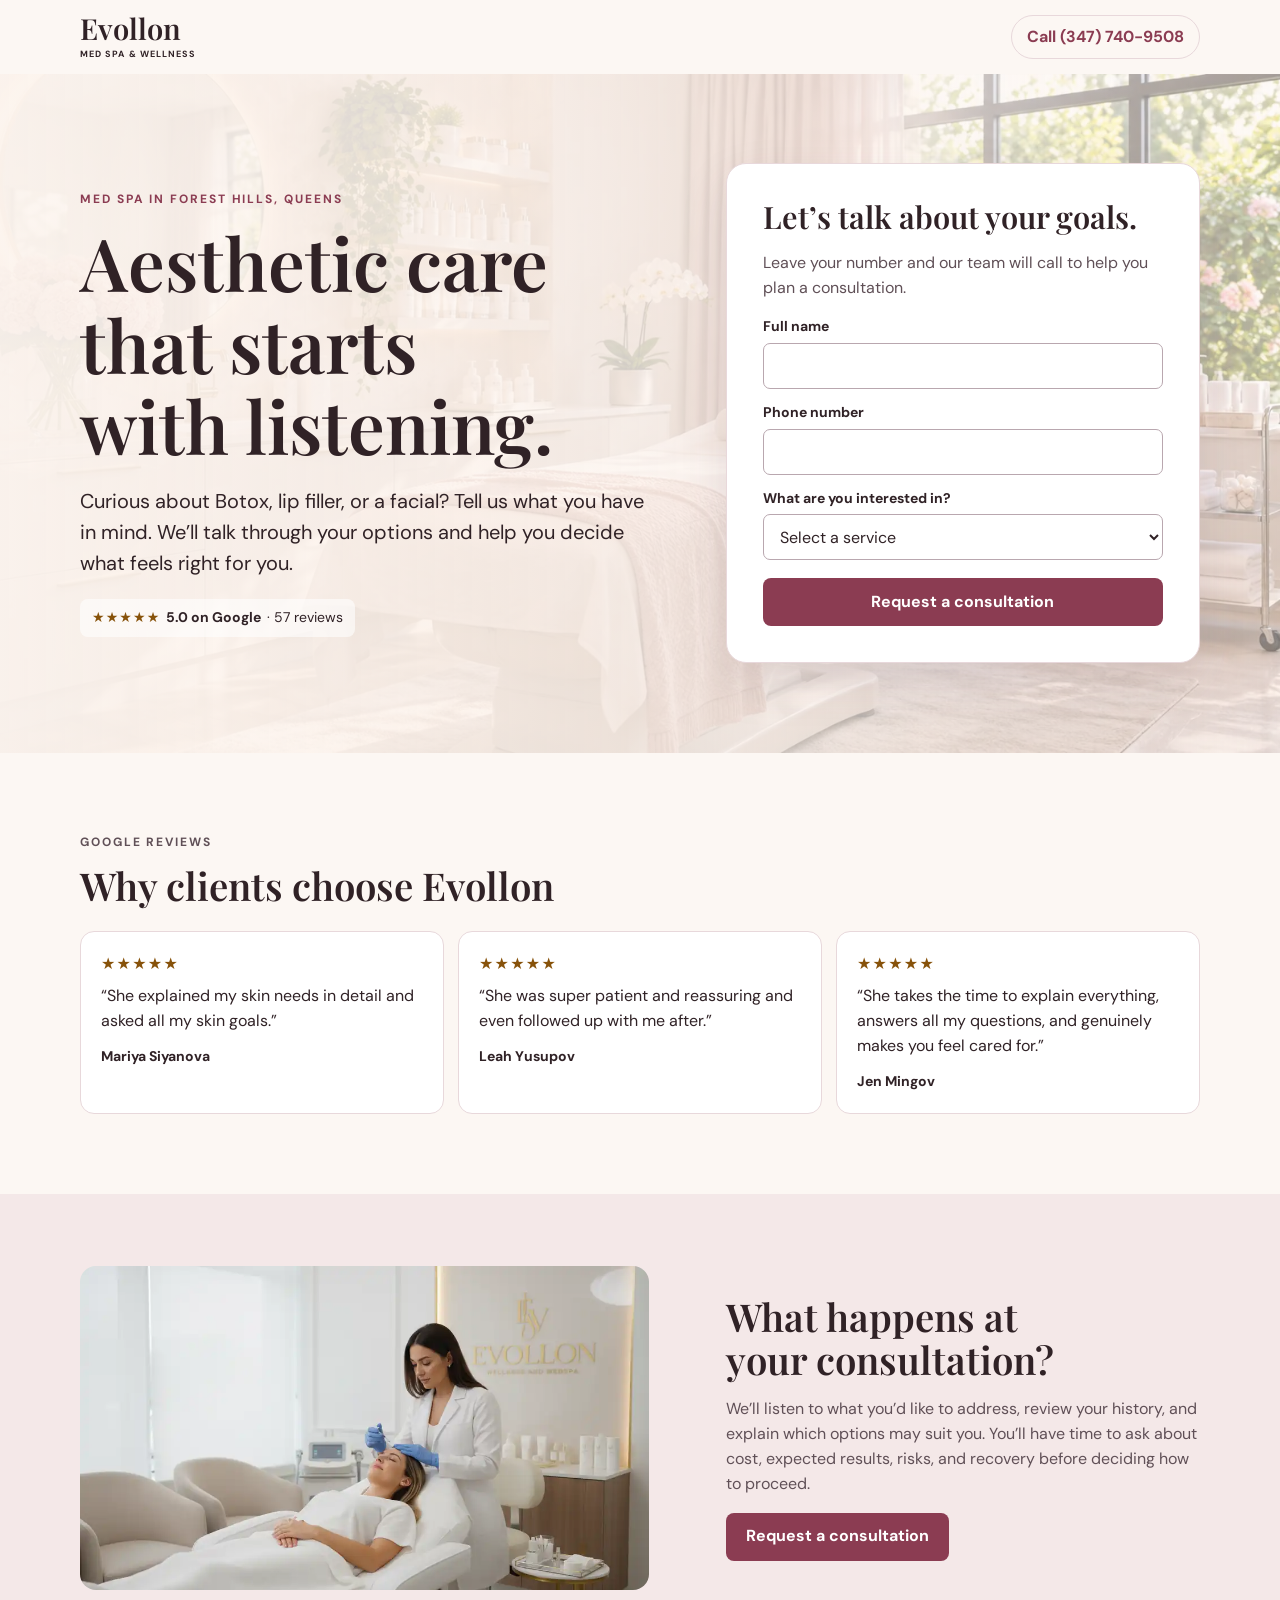
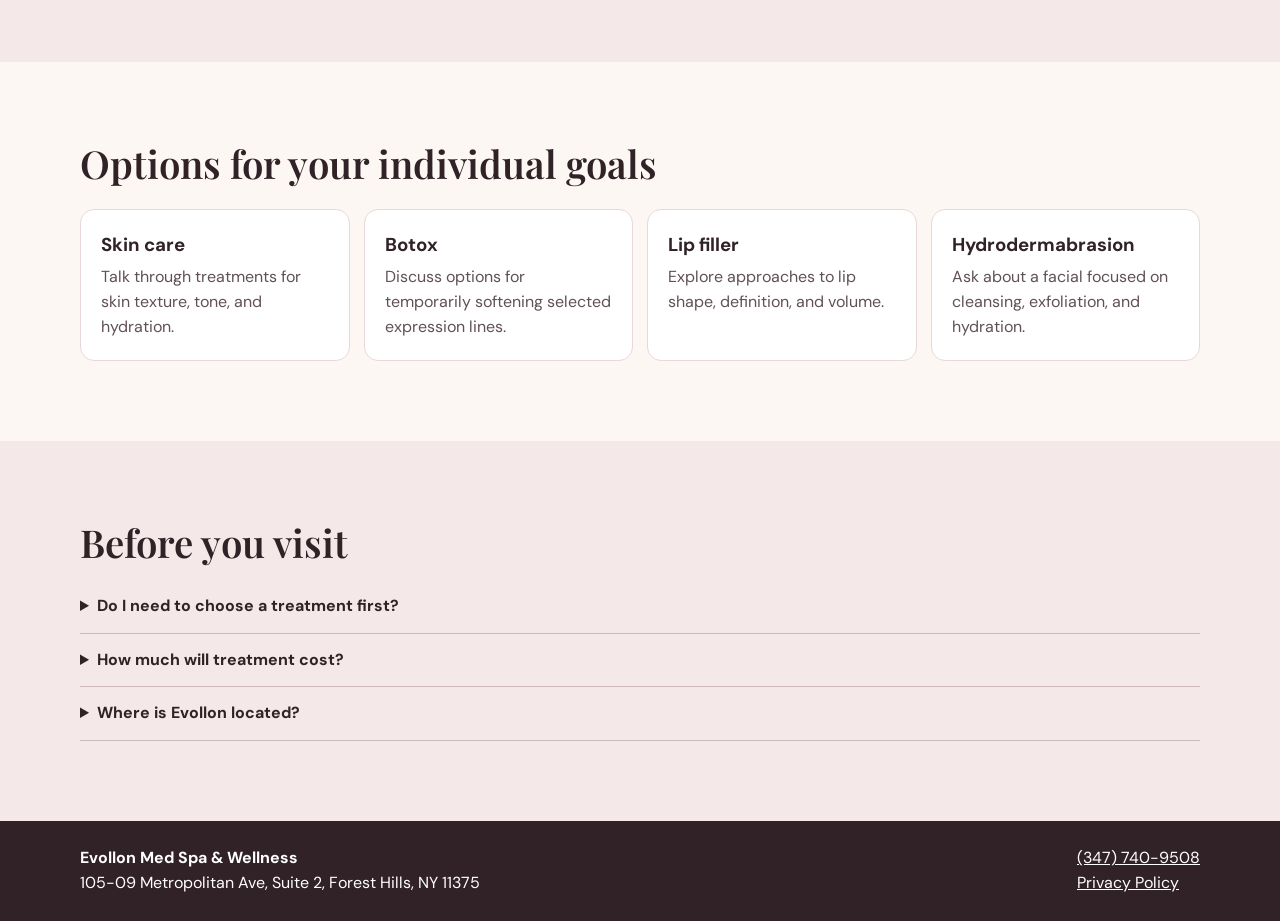
==== aesthetics-ny-22t/index.html @ 038c0fcf "Add redesigned aesthetics test landing page" ====
<!doctype html>
<html lang="en">
<head>
  <meta charset="utf-8">
  <meta name="viewport" content="width=device-width, initial-scale=1">
  <meta name="robots" content="noindex">
  <meta name="theme-color" content="#fcf7f3">
  <meta name="description" content="Meet with Evollon Med Spa in Forest Hills, Queens to discuss Botox, lip filler, facials, and personalized skin care.">
  <title>Med Spa Consultations in Forest Hills, Queens | Evollon</title>
  <link rel="preconnect" href="https://fonts.googleapis.com">
  <link rel="preconnect" href="https://fonts.gstatic.com" crossorigin>
  <link href="https://fonts.googleapis.com/css2?family=DM+Sans:wght@400;500;600;700&amp;family=Playfair+Display:wght@500;600&amp;display=swap" rel="stylesheet">
  <link rel="stylesheet" href="page.css">
  <script src="../site.js" defer></script>
  <!-- Google Tag Manager -->
  <script>(function(w,d,s,l,i){w[l]=w[l]||[];w[l].push({'gtm.start':
  new Date().getTime(),event:'gtm.js'});var f=d.getElementsByTagName(s)[0],
  j=d.createElement(s),dl=l!='dataLayer'?'&l='+l:'';j.async=true;j.src=
  'https://www.googletagmanager.com/gtm.js?id='+i+dl;f.parentNode.insertBefore(j,f);
  })(window,document,'script','dataLayer','GTM-W4987RVB');</script>
  <!-- End Google Tag Manager -->
  <script>
  window.dataLayer=window.dataLayer||[];
  window.gtag=window.gtag||function(){window.dataLayer.push(arguments);};
  gtag('config','AW-18426796196/Zl9KCL3qyaIdEKSxytJE',{
    'phone_conversion_number':'(347) 740-9508'
  });
  </script>
  <!-- Meta Pixel Code -->
  <script>
  !function(f,b,e,v,n,t,s)
  {if(f.fbq)return;n=f.fbq=function(){n.callMethod?
  n.callMethod.apply(n,arguments):n.queue.push(arguments)};
  if(!f._fbq)f._fbq=n;n.push=n;n.loaded=!0;n.version='2.0';
  n.queue=[];t=b.createElement(e);t.async=!0;
  t.src=v;s=b.getElementsByTagName(e)[0];
  s.parentNode.insertBefore(t,s)}(window,document,'script',
  'https://connect.facebook.net/en_US/fbevents.js');
  fbq('init','1474880180835813');
  fbq('track','PageView');
  </script>
  <noscript><img height="1" width="1" style="display:none" alt=""
  src="https://www.facebook.com/tr?id=1474880180835813&amp;ev=PageView&amp;noscript=1"></noscript>
  <!-- End Meta Pixel Code -->

</head>
<body data-treatment="aesthetics">
  <!-- Google Tag Manager (noscript) -->
  <noscript><iframe src="https://www.googletagmanager.com/ns.html?id=GTM-W4987RVB" height="0" width="0" style="display:none;visibility:hidden" title="Google Tag Manager"></iframe></noscript>
  <!-- End Google Tag Manager (noscript) -->
  <header class="wrap masthead">
    <div class="brand">Evollon <small>MED SPA &amp; WELLNESS</small></div>
    <a class="phone" href="tel:+13477409508" onclick="gtag('event','conversion',{'send_to':'AW-18426796196/Zl9KCL3qyaIdEKSxytJE'})">Call <span>(347) 740-9508</span></a>
  </header>
  <main>
    <section class="hero">
      <div class="wrap split">
        <div class="hero-copy">
          <p class="eyebrow">Med spa in Forest Hills, Queens</p>
          <h1>Aesthetic care that starts with listening.</h1>
          <p class="intro">Curious about Botox, lip filler, or a facial? Tell us what you have in mind. We’ll talk through your options and help you decide what feels right for you.</p>
          <a class="rating" href="#reviews"><span class="stars" aria-hidden="true">★★★★★</span> <strong>5.0 on Google</strong> <span>· 57 reviews</span></a>
        </div>
        <form class="form" id="lead-form" name="aesthetics-ny-22t-lead" method="POST" data-netlify="true" aria-labelledby="form-title">
          <input type="hidden" name="form-name" value="aesthetics-ny-22t-lead">
          <input type="hidden" name="treatment" value="Med Spa Aesthetics Consultation">
          <h2 id="form-title">Let’s talk about your goals.</h2>
          <p>Leave your number and our team will call to help you plan a consultation.</p>
          <label for="name">Full name</label>
          <input id="name" name="name" autocomplete="name" required>
          <label for="phone">Phone number</label>
          <input id="phone" name="phone" type="tel" autocomplete="tel" required>
          <label for="interest">What are you interested in?</label>
          <select id="interest" name="service-interest" required>
            <option value="" selected disabled>Select a service</option>
            <option>General esthetician services</option>
            <option>Botox</option>
            <option>Lip fillers</option>
            <option>Hydrodermabrasion facials</option>
            <option>Other</option>
          </select>
          <button class="button" type="submit">Request a consultation</button>
          <div id="form-result" role="alert" hidden></div>
        </form>
      </div>
    </section>
    <section class="wrap section" id="reviews">
      <p class="eyebrow">Google reviews</p>
      <h2>Why clients choose Evollon</h2>
      <div class="review-grid">
        <figure><span class="stars" aria-label="5 out of 5 stars">★★★★★</span><blockquote>“She explained my skin needs in detail and asked all my skin goals.”</blockquote><figcaption>Mariya Siyanova</figcaption></figure>
        <figure><span class="stars" aria-label="5 out of 5 stars">★★★★★</span><blockquote>“She was super patient and reassuring and even followed up with me after.”</blockquote><figcaption>Leah Yusupov</figcaption></figure>
        <figure><span class="stars" aria-label="5 out of 5 stars">★★★★★</span><blockquote>“She takes the time to explain everything, answers all my questions, and genuinely makes you feel cared for.”</blockquote><figcaption>Jen Mingov</figcaption></figure>
      </div>
    </section>
    <section class="approach">
      <div class="wrap split">
        <img src="../assets/evollon-wellness.webp" alt="An Evollon provider attending to a client in a treatment room" width="1100" height="629" loading="lazy">
        <div>
          <h2>What happens at your consultation?</h2>
          <p>We’ll listen to what you’d like to address, review your history, and explain which options may suit you. You’ll have time to ask about cost, expected results, risks, and recovery before deciding how to proceed.</p>
          <a class="button" href="#lead-form">Request a consultation</a>
        </div>
      </div>
    </section>
    <section class="wrap section" id="services">
      <h2>Options for your individual goals</h2>
      <div class="service-grid">
        <article><h3>Skin care</h3><p>Talk through treatments for skin texture, tone, and hydration.</p></article>
        <article><h3>Botox</h3><p>Discuss options for temporarily softening selected expression lines.</p></article>
        <article><h3>Lip filler</h3><p>Explore approaches to lip shape, definition, and volume.</p></article>
        <article><h3>Hydrodermabrasion</h3><p>Ask about a facial focused on cleansing, exfoliation, and hydration.</p></article>
      </div>
    </section>
    <section class="faq">
      <div class="wrap section">
        <h2>Before you visit</h2>
        <details><summary>Do I need to choose a treatment first?</summary><p>You can select “Other” when you request your consultation. Your provider can walk you through suitable options based on your goals.</p></details>
        <details><summary>How much will treatment cost?</summary><p>Cost depends on the treatment and plan you choose. Ask about pricing during your consultation before deciding.</p></details>
        <details><summary>Where is Evollon located?</summary><p>105-09 Metropolitan Ave, Suite 2, Forest Hills, NY 11375.</p></details>
      </div>
    </section>
  </main>
  <footer>
    <div class="wrap masthead">
      <address><strong>Evollon Med Spa &amp; Wellness</strong><br>105-09 Metropolitan Ave, Suite 2, Forest Hills, NY 11375</address>
      <div><a href="tel:+13477409508" onclick="gtag('event','conversion',{'send_to':'AW-18426796196/Zl9KCL3qyaIdEKSxytJE'})">(347) 740-9508</a><br><a href="https://evollon.com/privacy-policy/">Privacy Policy</a></div>
    </div>
  </footer>
  <dialog id="thanks-dialog" aria-labelledby="thanks-title">
    <h2 id="thanks-title">Thanks for reaching out.</h2>
    <p>An Evollon team member will follow up about your consultation.</p>
    <button class="button" id="thanks-close" type="button">Close</button>
  </dialog>
</body>
</html>
---- aesthetics-ny-22t/page.css ----
:root {
  --ink: #302226;
  --muted: #605057;
  --accent: #8b3c52;
  --paper: #fcf7f3;
  --line: #e8d8db;
  font-family: "DM Sans", system-ui, sans-serif;
  color: var(--ink);
  background: var(--paper);
}
* { box-sizing: border-box; }
body { margin: 0; line-height: 1.55; }
a { color: var(--accent); }
:focus-visible { outline: 3px solid var(--accent); outline-offset: 3px; }
.wrap { width: min(1120px, calc(100% - 48px)); margin-inline: auto; }
.masthead { display: flex; justify-content: space-between; align-items: center; gap: 16px; padding-block: 14px; }
.brand { font: 600 29px/1 "Playfair Display", Georgia, serif; }
.brand small { display: block; margin-top: 6px; font: 700 9px/1.2 "DM Sans", sans-serif; letter-spacing: .12em; }
.phone { font-weight: 700; text-decoration: none; border: 1px solid var(--line); border-radius: 30px; padding: 9px 15px; white-space: nowrap; }
.hero {
  background: #f2e6df url("../assets/aesthetics-ny-med-spa.webp") center / cover;
  background-image: linear-gradient(90deg, #fcf5f0f5, #fcf5f0cf 55%, #fcf5f078), url("../assets/aesthetics-ny-med-spa.webp");
  padding-block: clamp(38px, 7vw, 96px);
}
.split { display: grid; grid-template-columns: minmax(0, 1.2fr) minmax(0, 1fr); align-items: center; gap: clamp(24px, 6vw, 82px); }
.eyebrow { margin: 0 0 12px; color: var(--accent); text-transform: uppercase; font-size: .75rem; letter-spacing: .16em; font-weight: 700; }
h1, h2 { font-family: "Playfair Display", Georgia, serif; font-weight: 600; line-height: 1.12; margin: 0; text-wrap: balance; }
h1 { font-size: clamp(2.55rem, 5.7vw, 5rem); }
h2 { font-size: clamp(1.9rem, 3vw, 3rem); }
.intro { max-width: 43ch; font-size: clamp(1rem, 1.6vw, 1.25rem); }
.rating { display: inline-flex; flex-wrap: wrap; align-items: center; gap: 6px; padding: 8px 12px; border-radius: 8px; background: #fff9; color: var(--ink); text-decoration: none; font-size: .875rem; }
.stars { color: #87520a; letter-spacing: .08em; }
.form { background: #fff; border: 1px solid var(--line); border-radius: 20px; padding: clamp(20px, 3vw, 36px); box-shadow: 0 20px 48px #58384821; scroll-margin-top: 14px; }
.form h2 { font-size: clamp(1.6rem, 2.4vw, 2.15rem); }
.form p, .section p, .approach p { color: var(--muted); }
.form label { display: block; font-weight: 700; font-size: .875rem; margin: 13px 0 5px; }
.form input, .form select { width: 100%; min-height: 46px; border: 1px solid #b9a7af; border-radius: 7px; color: var(--ink); background: #fff; padding: 9px 12px; font: inherit; }
.button { display: inline-flex; align-items: center; justify-content: center; min-height: 48px; padding: 10px 20px; border: 0; border-radius: 8px; background: var(--accent); color: #fff; font: inherit; font-weight: 700; text-decoration: none; cursor: pointer; }
.button:hover { background: #6f2b3e; }
.button:disabled { opacity: .7; cursor: wait; }
.form .button { width: 100%; margin-top: 18px; }
#form-result { margin-top: 12px; }
.section { padding-block: clamp(40px, 7vw, 80px); }
.review-grid, .service-grid { display: grid; gap: 14px; margin-top: 24px; }
.review-grid { grid-template-columns: repeat(3, minmax(0, 1fr)); }
.service-grid { grid-template-columns: repeat(4, minmax(0, 1fr)); }
.review-grid figure, .service-grid article { margin: 0; padding: 20px; border: 1px solid var(--line); border-radius: 14px; background: #fff; }
blockquote { margin: 8px 0 12px; }
figcaption { font-size: .875rem; font-weight: 700; }
.service-grid h3, .service-grid p { margin: 0; }
.service-grid p { margin-top: 6px; }
.approach, .faq { background: #f4e8e8; }
.approach { padding-block: clamp(36px, 6vw, 72px); }
.approach img { display: block; width: 100%; height: auto; border-radius: 16px; }
.faq details { border-bottom: 1px solid #cdb8bf; }
.faq h2 { margin-bottom: 16px; }
.faq summary { padding: 14px 0; cursor: pointer; font-weight: 700; }
footer { background: #302226; color: #fff; }
footer .masthead { padding-block: 25px; }
footer a { color: inherit; }
address { font-style: normal; }
dialog { width: min(480px, calc(100% - 32px)); border: 0; border-radius: 16px; padding: 26px; color: var(--ink); }
dialog::backdrop { background: #302226a0; }
@media (max-width: 800px) {
  .wrap { width: calc(100% - 32px); }
  .split, .review-grid { grid-template-columns: 1fr; }
  .service-grid { grid-template-columns: repeat(2, minmax(0, 1fr)); }
  .hero { background-position: 61% center; }
  .approach img { max-width: 520px; }
}
@media (max-width: 480px) {
  .phone { font-size: .8rem; padding-inline: 10px; }
  .service-grid { grid-template-columns: 1fr; }
  footer .masthead { align-items: flex-start; flex-direction: column; }
}
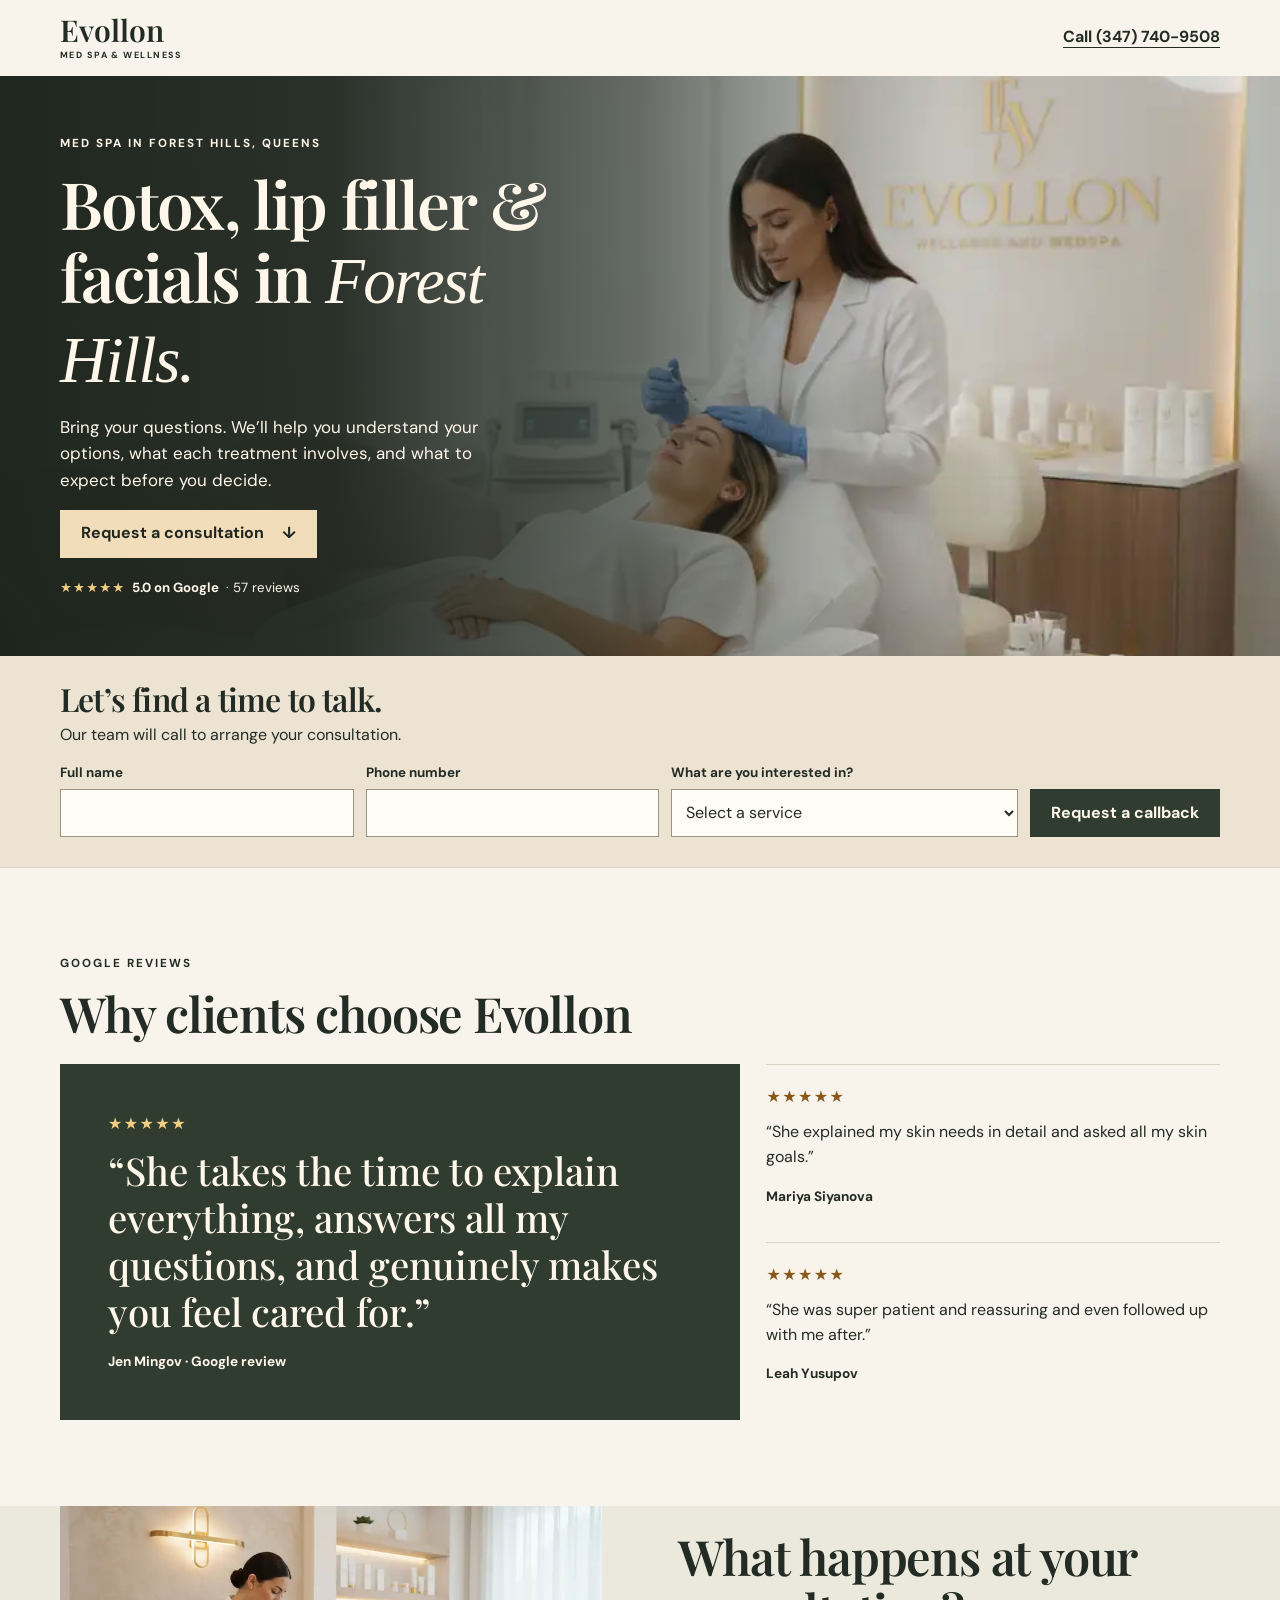
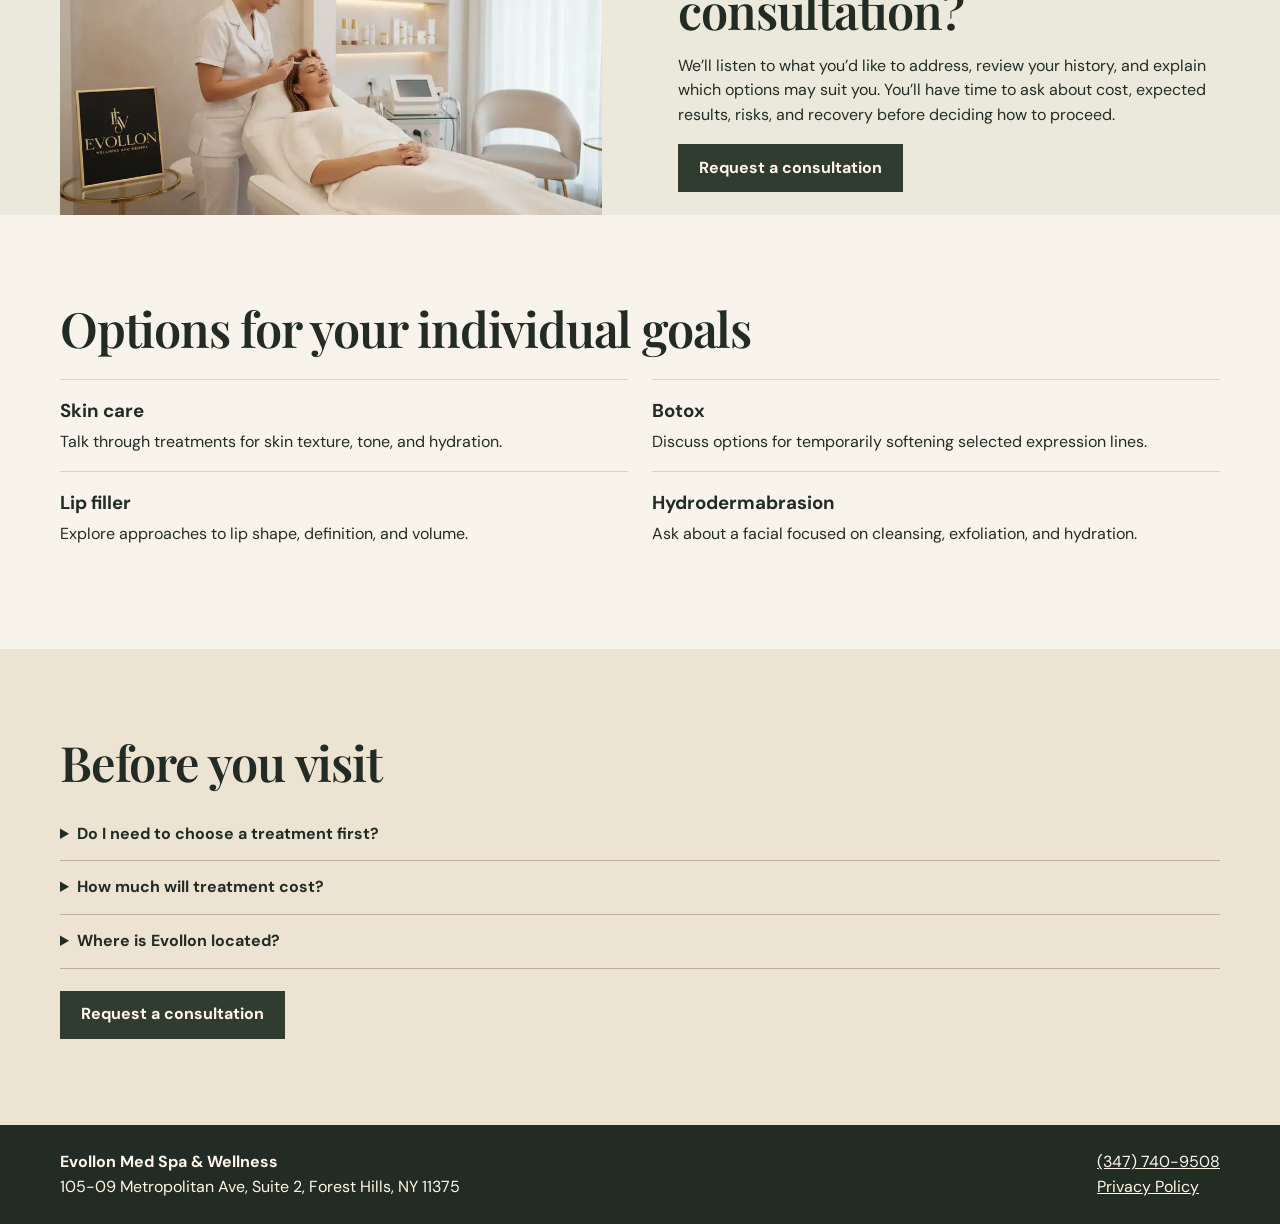
==== commit b23e848d: "Redesign aesthetics test page and simplify original service cards" ====
--- a/aesthetics-ny-22t/index.html
+++ b/aesthetics-ny-22t/index.html
@@ -4,7 +4,7 @@
   <meta charset="utf-8">
   <meta name="viewport" content="width=device-width, initial-scale=1">
   <meta name="robots" content="noindex">
-  <meta name="theme-color" content="#fcf7f3">
+  <meta name="theme-color" content="#202720">
   <meta name="description" content="Meet with Evollon Med Spa in Forest Hills, Queens to discuss Botox, lip filler, facials, and personalized skin care.">
   <title>Med Spa Consultations in Forest Hills, Queens | Evollon</title>
   <link rel="preconnect" href="https://fonts.googleapis.com">
@@ -54,22 +54,31 @@
   </header>
   <main>
     <section class="hero">
-      <div class="wrap split">
+      <img class="hero-image" src="../assets/evollon-wellness.webp" alt="A provider attending to a client in an Evollon treatment room" width="1000" height="571" fetchpriority="high">
+      <div class="wrap hero-inner">
         <div class="hero-copy">
           <p class="eyebrow">Med spa in Forest Hills, Queens</p>
-          <h1>Aesthetic care that starts with listening.</h1>
-          <p class="intro">Curious about Botox, lip filler, or a facial? Tell us what you have in mind. We’ll talk through your options and help you decide what feels right for you.</p>
+          <h1>Botox, lip filler &amp; facials in <em>Forest Hills.</em></h1>
+          <p class="intro">Bring your questions. We’ll help you understand your options, what each treatment involves, and what to expect before you decide.</p>
+          <a class="button hero-button" href="#lead-form">Request a consultation <span aria-hidden="true">↓</span></a>
           <a class="rating" href="#reviews"><span class="stars" aria-hidden="true">★★★★★</span> <strong>5.0 on Google</strong> <span>· 57 reviews</span></a>
         </div>
-        <form class="form" id="lead-form" name="aesthetics-ny-22t-lead" method="POST" data-netlify="true" aria-labelledby="form-title">
+      </div>
+    </section>
+    <section class="booking">
+      <form class="wrap form" id="lead-form" name="aesthetics-ny-22t-lead" method="POST" data-netlify="true" aria-labelledby="form-title">
           <input type="hidden" name="form-name" value="aesthetics-ny-22t-lead">
           <input type="hidden" name="treatment" value="Med Spa Aesthetics Consultation">
-          <h2 id="form-title">Let’s talk about your goals.</h2>
-          <p>Leave your number and our team will call to help you plan a consultation.</p>
+          <div class="form-intro"><h2 id="form-title">Let’s find a time to talk.</h2>
+          <p>Our team will call to arrange your consultation.</p></div>
+          <div class="fields">
+          <div>
           <label for="name">Full name</label>
           <input id="name" name="name" autocomplete="name" required>
+          </div><div>
           <label for="phone">Phone number</label>
           <input id="phone" name="phone" type="tel" autocomplete="tel" required>
+          </div><div>
           <label for="interest">What are you interested in?</label>
           <select id="interest" name="service-interest" required>
             <option value="" selected disabled>Select a service</option>
@@ -77,25 +86,26 @@
             <option>Botox</option>
             <option>Lip fillers</option>
             <option>Hydrodermabrasion facials</option>
-            <option>Other</option>
+            <option value="Other">Other or not sure</option>
           </select>
-          <button class="button" type="submit">Request a consultation</button>
+          </div>
+          <button class="button" type="submit">Request a callback</button>
+          </div>
           <div id="form-result" role="alert" hidden></div>
-        </form>
-      </div>
+      </form>
     </section>
     <section class="wrap section" id="reviews">
       <p class="eyebrow">Google reviews</p>
       <h2>Why clients choose Evollon</h2>
       <div class="review-grid">
+        <figure class="featured-review"><span class="stars" aria-label="5 out of 5 stars">★★★★★</span><blockquote>“She takes the time to explain everything, answers all my questions, and genuinely makes you feel cared for.”</blockquote><figcaption>Jen Mingov · Google review</figcaption></figure>
         <figure><span class="stars" aria-label="5 out of 5 stars">★★★★★</span><blockquote>“She explained my skin needs in detail and asked all my skin goals.”</blockquote><figcaption>Mariya Siyanova</figcaption></figure>
         <figure><span class="stars" aria-label="5 out of 5 stars">★★★★★</span><blockquote>“She was super patient and reassuring and even followed up with me after.”</blockquote><figcaption>Leah Yusupov</figcaption></figure>
-        <figure><span class="stars" aria-label="5 out of 5 stars">★★★★★</span><blockquote>“She takes the time to explain everything, answers all my questions, and genuinely makes you feel cared for.”</blockquote><figcaption>Jen Mingov</figcaption></figure>
       </div>
     </section>
     <section class="approach">
       <div class="wrap split">
-        <img src="../assets/evollon-wellness.webp" alt="An Evollon provider attending to a client in a treatment room" width="1100" height="629" loading="lazy">
+        <img src="../assets/evollon-treatment.webp" alt="A provider working with a client at Evollon" width="1100" height="629" loading="lazy">
         <div>
           <h2>What happens at your consultation?</h2>
           <p>We’ll listen to what you’d like to address, review your history, and explain which options may suit you. You’ll have time to ask about cost, expected results, risks, and recovery before deciding how to proceed.</p>
@@ -115,9 +125,10 @@
     <section class="faq">
       <div class="wrap section">
         <h2>Before you visit</h2>
-        <details><summary>Do I need to choose a treatment first?</summary><p>You can select “Other” when you request your consultation. Your provider can walk you through suitable options based on your goals.</p></details>
+        <details><summary>Do I need to choose a treatment first?</summary><p>Select “Other or not sure” when you request your consultation. Your provider can walk you through options based on your goals.</p></details>
         <details><summary>How much will treatment cost?</summary><p>Cost depends on the treatment and plan you choose. Ask about pricing during your consultation before deciding.</p></details>
         <details><summary>Where is Evollon located?</summary><p>105-09 Metropolitan Ave, Suite 2, Forest Hills, NY 11375.</p></details>
+        <a class="button faq-action" href="#lead-form">Request a consultation</a>
       </div>
     </section>
   </main>
--- a/aesthetics-ny-22t/page.css
+++ b/aesthetics-ny-22t/page.css
@@ -1,75 +1,88 @@
 :root {
-  --ink: #302226;
-  --muted: #605057;
-  --accent: #8b3c52;
-  --paper: #fcf7f3;
-  --line: #e8d8db;
+  --ink: #232c24;
+  --paper: #f8f4eb;
+  --line: #d8d2c3;
+  --olive: #303c30;
+  --display: "Playfair Display", Georgia, serif;
   font-family: "DM Sans", system-ui, sans-serif;
   color: var(--ink);
   background: var(--paper);
 }
 * { box-sizing: border-box; }
 body { margin: 0; line-height: 1.55; }
-a { color: var(--accent); }
-:focus-visible { outline: 3px solid var(--accent); outline-offset: 3px; }
-.wrap { width: min(1120px, calc(100% - 48px)); margin-inline: auto; }
-.masthead { display: flex; justify-content: space-between; align-items: center; gap: 16px; padding-block: 14px; }
-.brand { font: 600 29px/1 "Playfair Display", Georgia, serif; }
-.brand small { display: block; margin-top: 6px; font: 700 9px/1.2 "DM Sans", sans-serif; letter-spacing: .12em; }
-.phone { font-weight: 700; text-decoration: none; border: 1px solid var(--line); border-radius: 30px; padding: 9px 15px; white-space: nowrap; }
-.hero {
-  background: #f2e6df url("../assets/aesthetics-ny-med-spa.webp") center / cover;
-  background-image: linear-gradient(90deg, #fcf5f0f5, #fcf5f0cf 55%, #fcf5f078), url("../assets/aesthetics-ny-med-spa.webp");
-  padding-block: clamp(38px, 7vw, 96px);
+a { color: inherit; }
+:focus-visible { outline: 3px solid #ab7853; outline-offset: 4px; }
+.wrap { width: min(1160px, calc(100% - 48px)); margin-inline: auto; }
+.masthead { display: flex; align-items: center; justify-content: space-between; gap: 12px; padding-block: 15px; }
+.brand { font: 600 30px/1 var(--display); }
+.brand small { display: block; margin-top: 5px; font: 700 .56rem/1.2 "DM Sans", sans-serif; letter-spacing: .16em; }
+.phone { text-decoration-thickness: 1px; text-underline-offset: 5px; white-space: nowrap; font-weight: 700; }
+.hero { position: relative; isolation: isolate; display: grid; align-items: center; min-height: clamp(470px, 43vw, 650px); overflow: hidden; background: var(--ink); color: #fff8ea; }
+.hero-image, .hero::after { position: absolute; inset: 0; width: 100%; height: 100%; }
+.hero-image { z-index: -2; object-fit: cover; object-position: 65% 48%; }
+.hero::after { z-index: -1; content: ""; background: linear-gradient(90deg, #1e251dfc 0%, #1e251df0 26%, #1e251d9c 50%, #1e251d00 74%); }
+.hero-inner { padding-block: 58px; }
+.hero-copy { max-width: 535px; }
+.eyebrow { margin: 0 0 14px; font-size: .73rem; letter-spacing: .17em; text-transform: uppercase; font-weight: 700; }
+h1, h2 { margin: 0; font: 600 clamp(1.95rem, 3.8vw, 3.8rem)/1.12 var(--display); letter-spacing: -.025em; }
+h1 { font-size: clamp(3rem, 5.1vw, 5.2rem); }
+h1 em { font-weight: 500; }
+.intro { max-width: 39ch; font-size: 1.06rem; }
+.button { display: inline-flex; align-items: center; justify-content: center; gap: 18px; min-height: 48px; padding: 10px 20px; border: 1px solid transparent; background: var(--olive); color: #fff8ea; text-decoration: none; font: inherit; font-weight: 700; cursor: pointer; }
+.button:hover { background: #1d281e; }
+.button:disabled { opacity: .65; cursor: wait; }
+.hero-button { background: #f1ddba; color: #202720; }
+.hero-button:hover { background: #ffedcc; }
+.rating { display: flex; flex-wrap: wrap; align-items: center; gap: 7px; width: fit-content; margin-top: 20px; font-size: .83rem; text-decoration: none; }
+.stars { color: #8a5719; letter-spacing: .09em; }
+.hero .stars { color: #f1ce84; }
+.booking { background: #ece3d3; border-bottom: 1px solid var(--line); padding-block: 25px 30px; }
+.form { scroll-margin-top: 10px; }
+.form h2 { font-size: clamp(1.6rem, 2.5vw, 2.5rem); }
+.form p { margin: 6px 0 15px; }
+.fields { display: grid; grid-template-columns: 1fr 1fr 1.18fr auto; gap: 12px; align-items: end; }
+.fields label { display: block; font-size: .84rem; font-weight: 700; margin-bottom: 5px; }
+.fields input, .fields select { width: 100%; min-height: 48px; border: 1px solid #999484; border-radius: 0; background: #fffcf6; padding: 8px 10px; color: var(--ink); font: inherit; }
+#form-result { margin-top: 12px; }
+.section { padding-block: clamp(42px, 7vw, 86px); }
+.review-grid { display: grid; grid-template-columns: 1.5fr 1fr; gap: 0 26px; margin-top: 24px; }
+.review-grid figure { margin: 0; padding: 20px 0; border-top: 1px solid var(--line); }
+.review-grid .featured-review { grid-row: span 2; background: var(--olive); color: #fff8ea; border: 0; padding: clamp(22px, 4vw, 48px); }
+.featured-review blockquote { font: 500 clamp(1.55rem, 3vw, 2.7rem)/1.22 var(--display); }
+.featured-review .stars { color: #f1ce84; }
+blockquote { margin: 10px 0 16px; }
+figcaption { font-size: .85rem; font-weight: 700; }
+.approach { background: #ebe9dc; }
+.split { display: grid; grid-template-columns: 1fr 1fr; align-items: center; gap: clamp(26px, 6vw, 80px); }
+.approach img { width: 100%; height: auto; display: block; }
+.service-grid { display: grid; grid-template-columns: 1fr 1fr; gap: 0 24px; margin-top: 24px; }
+.service-grid article { border-top: 1px solid var(--line); padding-block: 16px; }
+.service-grid h3, .service-grid p { margin: 0; }
+.service-grid p { margin-top: 5px; }
+.faq { background: #ece3d3; }
+.faq h2 { margin-bottom: 18px; }
+.faq details { border-bottom: 1px solid #bdb29f; }
+.faq summary { padding: 14px 0; font-weight: 700; cursor: pointer; }
+.faq-action { margin-top: 22px; }
+footer { background: var(--ink); color: #fff8ea; }
+footer .masthead { padding-block: 25px; }
+address { font-style: normal; }
+dialog { width: min(480px, calc(100% - 32px)); border: 0; padding: 26px; color: var(--ink); }
+dialog::backdrop { background: #232c249e; }
+@media (max-width: 850px) {
+  .fields { grid-template-columns: 1fr 1fr; }
+  .hero::after { background: linear-gradient(90deg, #1e251df5, #1e251dc4 53%, #1e251d33); }
 }
-.split { display: grid; grid-template-columns: minmax(0, 1.2fr) minmax(0, 1fr); align-items: center; gap: clamp(24px, 6vw, 82px); }
-.eyebrow { margin: 0 0 12px; color: var(--accent); text-transform: uppercase; font-size: .75rem; letter-spacing: .16em; font-weight: 700; }
-h1, h2 { font-family: "Playfair Display", Georgia, serif; font-weight: 600; line-height: 1.12; margin: 0; text-wrap: balance; }
-h1 { font-size: clamp(2.55rem, 5.7vw, 5rem); }
-h2 { font-size: clamp(1.9rem, 3vw, 3rem); }
-.intro { max-width: 43ch; font-size: clamp(1rem, 1.6vw, 1.25rem); }
-.rating { display: inline-flex; flex-wrap: wrap; align-items: center; gap: 6px; padding: 8px 12px; border-radius: 8px; background: #fff9; color: var(--ink); text-decoration: none; font-size: .875rem; }
-.stars { color: #87520a; letter-spacing: .08em; }
-.form { background: #fff; border: 1px solid var(--line); border-radius: 20px; padding: clamp(20px, 3vw, 36px); box-shadow: 0 20px 48px #58384821; scroll-margin-top: 14px; }
-.form h2 { font-size: clamp(1.6rem, 2.4vw, 2.15rem); }
-.form p, .section p, .approach p { color: var(--muted); }
-.form label { display: block; font-weight: 700; font-size: .875rem; margin: 13px 0 5px; }
-.form input, .form select { width: 100%; min-height: 46px; border: 1px solid #b9a7af; border-radius: 7px; color: var(--ink); background: #fff; padding: 9px 12px; font: inherit; }
-.button { display: inline-flex; align-items: center; justify-content: center; min-height: 48px; padding: 10px 20px; border: 0; border-radius: 8px; background: var(--accent); color: #fff; font: inherit; font-weight: 700; text-decoration: none; cursor: pointer; }
-.button:hover { background: #6f2b3e; }
-.button:disabled { opacity: .7; cursor: wait; }
-.form .button { width: 100%; margin-top: 18px; }
-#form-result { margin-top: 12px; }
-.section { padding-block: clamp(40px, 7vw, 80px); }
-.review-grid, .service-grid { display: grid; gap: 14px; margin-top: 24px; }
-.review-grid { grid-template-columns: repeat(3, minmax(0, 1fr)); }
-.service-grid { grid-template-columns: repeat(4, minmax(0, 1fr)); }
-.review-grid figure, .service-grid article { margin: 0; padding: 20px; border: 1px solid var(--line); border-radius: 14px; background: #fff; }
-blockquote { margin: 8px 0 12px; }
-figcaption { font-size: .875rem; font-weight: 700; }
-.service-grid h3, .service-grid p { margin: 0; }
-.service-grid p { margin-top: 6px; }
-.approach, .faq { background: #f4e8e8; }
-.approach { padding-block: clamp(36px, 6vw, 72px); }
-.approach img { display: block; width: 100%; height: auto; border-radius: 16px; }
-.faq details { border-bottom: 1px solid #cdb8bf; }
-.faq h2 { margin-bottom: 16px; }
-.faq summary { padding: 14px 0; cursor: pointer; font-weight: 700; }
-footer { background: #302226; color: #fff; }
-footer .masthead { padding-block: 25px; }
-footer a { color: inherit; }
-address { font-style: normal; }
-dialog { width: min(480px, calc(100% - 32px)); border: 0; border-radius: 16px; padding: 26px; color: var(--ink); }
-dialog::backdrop { background: #302226a0; }
-@media (max-width: 800px) {
+@media (max-width: 600px) {
   .wrap { width: calc(100% - 32px); }
-  .split, .review-grid { grid-template-columns: 1fr; }
-  .service-grid { grid-template-columns: repeat(2, minmax(0, 1fr)); }
-  .hero { background-position: 61% center; }
-  .approach img { max-width: 520px; }
+  .phone { font-size: .85rem; }
+  .hero { min-height: 0; align-items: end; }
+  .hero-image { object-fit: cover; height: 260px; object-position: 65% 32%; }
+  .hero::after { background: linear-gradient(0deg, #232c24 0 5%, transparent 85%); height: 260px; }
+  .hero-inner { padding-block: 233px 30px; }
+  h1 { font-size: clamp(2.5rem, 10vw, 3.8rem); }
+  .fields, .review-grid, .split, .service-grid { grid-template-columns: 1fr; }
+  .fields .button, .hero-button { width: 100%; }
+  .review-grid .featured-review { grid-row: auto; margin-bottom: 12px; }
+  footer .masthead { flex-wrap: wrap; }
 }
-@media (max-width: 480px) {
-  .phone { font-size: .8rem; padding-inline: 10px; }
-  .service-grid { grid-template-columns: 1fr; }
-  footer .masthead { align-items: flex-start; flex-direction: column; }
-}
